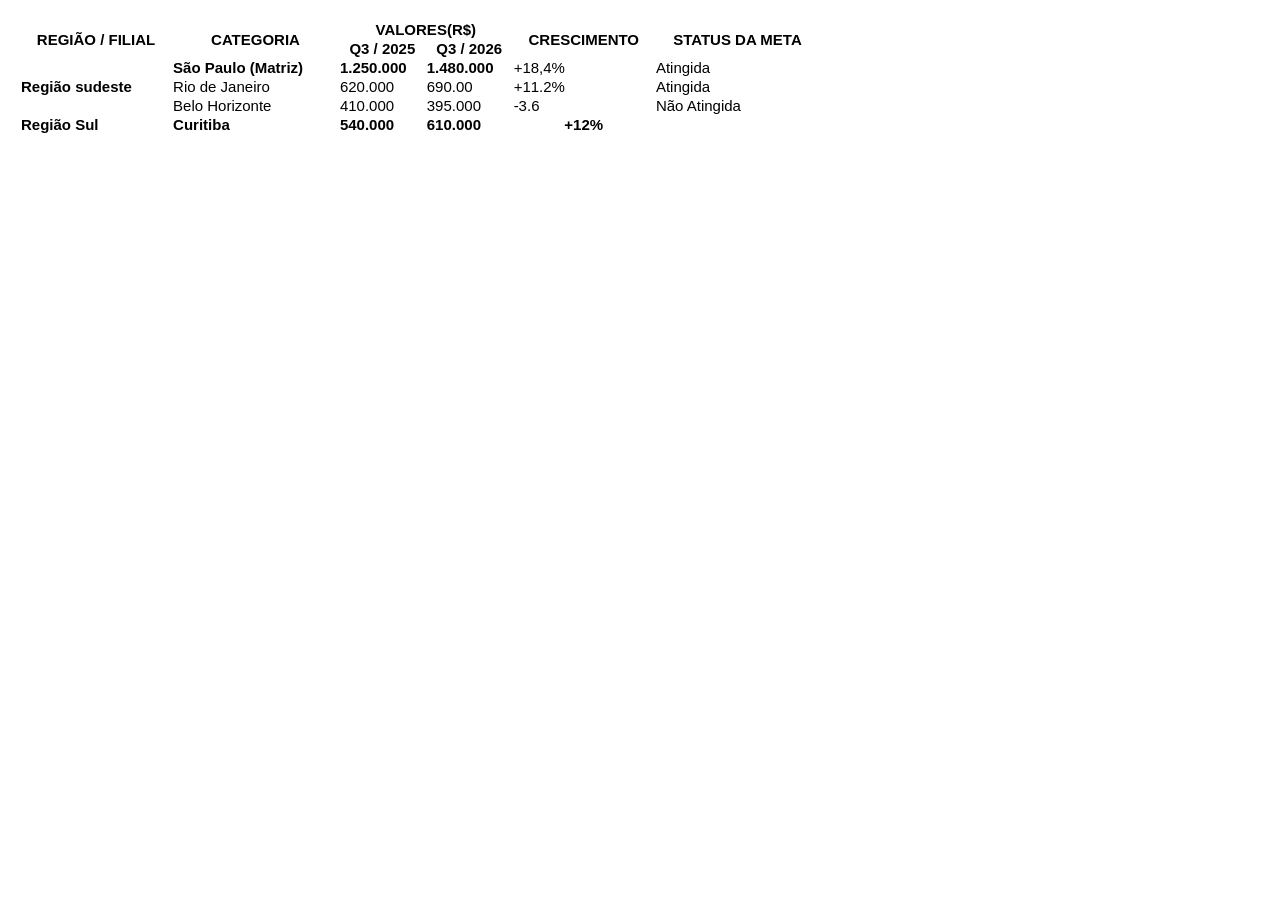
==== Atividade.html/atividades03/index.html @ bff4e7f6 "A terminar" ====
<!DOCTYPE html>
<html lang="en">
<head>
    <meta charset="UTF-8">
    <meta name="viewport" content="width=device-width, initial-scale=1.0">
   <link rel="stylesheet" href="style.css">
    <title>Document</title>
</head>
<body>
    
<table>
<thead>

<tr>
<th rowspan="2">REGIÃO / FILIAL</th>
<th rowspan="2">CATEGORIA</th>
<th colspan="2"class="linha-divisoria">VALORES(R$)</th>
<th rowspan="2">CRESCIMENTO</th>
<th rowspan="2"> STATUS DA META</th>
</tr>

<tr>
    <th>Q3 / 2025</th>
    <th>Q3 / 2026</th>
</tr>
</thead>

<tbody>
<tr>
<td rowspan="3" class="REGIÃO / FILIAL"><b>Região sudeste</b></td>
<td><b>São Paulo (Matriz)</b></td>
<td><b>1.250.000</b></td>
<td><b>1.480.000</b></td>
<td><span class="CRESCIMENTO"> +18,4%</span></td>
<td><span class="STATUS DA META">Atingida</span></td>
</tr>

<tr>
<td>Rio de Janeiro</td>
<td>620.000</td>
<td>690.00</td>
<td><span class="CRESCIMENTO">+11.2%</span></td>
<td><span class="STATUS DA META">Atingida</span></td>
</tr>

<tr>
<td>Belo Horizonte</td>
<td>410.000</td>
<td>395.000</td>
<td><span class="CRESCIMENTO">-3.6</span></td>
<td><span class="STATUS DA META">Não Atingida</span></td>
</tr>

<tr>
<td rowspan="2" class="REGIÃO / FILIAL"><b>Região Sul</b></td>
<td><b>Curitiba</b></td>
<td><b>540.000</b></td>
<td><b>610.000</b></td>
<th><span class="CRESCIMENTO">+12%</span></th>




</tr>



</tbody>




















</table>





</body>
</html>
---- Atividade.html/atividades03/style.css ----
body{
    font-family: Arial, Helvetica, sans-serif;
    margin: 20px;
}
table{
    width: 100%;
    max-width: 800px;
    border: 10px;
    border-collapse: collapse;
    font-size: 15px;
}
.linha_divisoria{
    border-bottom: 2px solid rgb(2, 6, 14) !important;
}
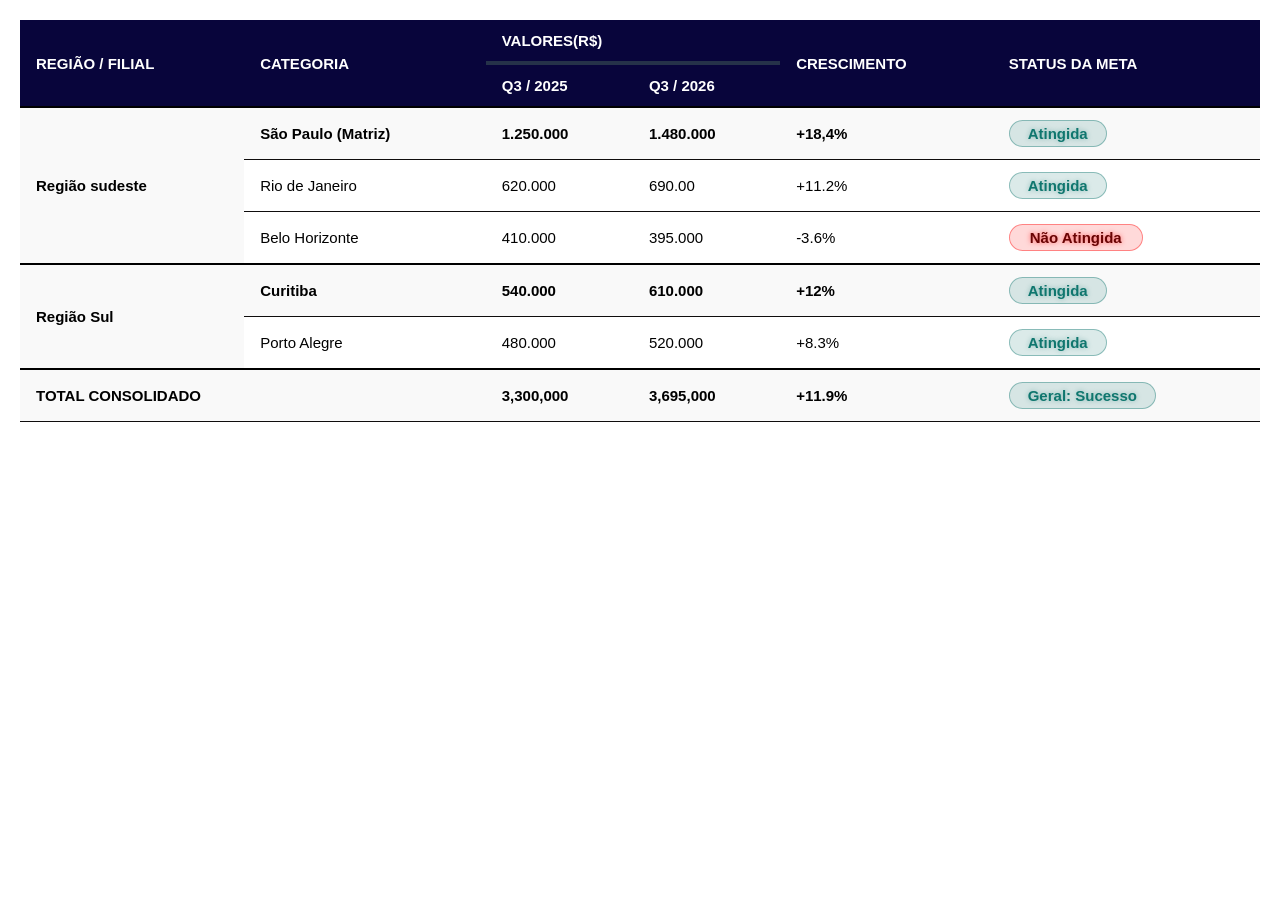
==== commit 4084ce95: "bbb" ====
--- a/Atividade.html/atividades03/index.html
+++ b/Atividade.html/atividades03/index.html
@@ -14,7 +14,7 @@
 <tr>
 <th rowspan="2">REGIÃO / FILIAL</th>
 <th rowspan="2">CATEGORIA</th>
-<th colspan="2"class="linha-divisoria">VALORES(R$)</th>
+<th colspan="2"class="linha_divisoria">VALORES(R$)</th>
 <th rowspan="2">CRESCIMENTO</th>
 <th rowspan="2"> STATUS DA META</th>
 </tr>
@@ -26,13 +26,13 @@
 </thead>
 
 <tbody>
-<tr>
+<tr style="border-top: 2px solid #000; background-color: #f9f9f9; font-weight: bold;">
 <td rowspan="3" class="REGIÃO / FILIAL"><b>Região sudeste</b></td>
 <td><b>São Paulo (Matriz)</b></td>
 <td><b>1.250.000</b></td>
 <td><b>1.480.000</b></td>
 <td><span class="CRESCIMENTO"> +18,4%</span></td>
-<td><span class="STATUS DA META">Atingida</span></td>
+<td><span class="Sucesso">Atingida</span></td>
 </tr>
 
 <tr>
@@ -40,25 +40,42 @@
 <td>620.000</td>
 <td>690.00</td>
 <td><span class="CRESCIMENTO">+11.2%</span></td>
-<td><span class="STATUS DA META">Atingida</span></td>
+<td><span class="Sucesso">Atingida</span></td>
 </tr>
 
 <tr>
 <td>Belo Horizonte</td>
 <td>410.000</td>
 <td>395.000</td>
-<td><span class="CRESCIMENTO">-3.6</span></td>
-<td><span class="STATUS DA META">Não Atingida</span></td>
+<td><span class="CRESCIMENTO">-3.6%</span></td>
+<td><span class="Alerta">Não Atingida</span></td>
 </tr>
 
-<tr>
+<tr style="border-top: 2px solid #000; background-color: #f9f9f9; font-weight: bold;">
 <td rowspan="2" class="REGIÃO / FILIAL"><b>Região Sul</b></td>
 <td><b>Curitiba</b></td>
 <td><b>540.000</b></td>
 <td><b>610.000</b></td>
-<th><span class="CRESCIMENTO">+12%</span></th>
+<td><span class="CRESCIMENTO">+12%</span></td>
+<td><span class="Sucesso">Atingida</span></td>
+</tr>
 
 
+<tr>
+<td>Porto Alegre</td>
+<td>480.000</td>
+<td>520.000</td>
+<td><span class="CRESCIMENTO">+8.3%</span></td>
+<td><span class="Sucesso">Atingida</span></td>
+</tr>
+
+<tr style="border-top: 2px solid #000; background-color: #f9f9f9; font-weight: bold;">
+<td colspan="2"><b>TOTAL CONSOLIDADO</b></td>
+<td><b>3,300,000</b></td>
+<td><b>3,695,000</b></td>
+<td><span class="CRESCIMENTO">+11.9%</span></td>
+<td><span class="Sucesso">Geral: Sucesso</span></td>
+</tr>
 
 
 </tr>
--- a/Atividade.html/atividades03/style.css
+++ b/Atividade.html/atividades03/style.css
@@ -4,11 +4,51 @@
 }
 table{
     width: 100%;
-    max-width: 800px;
-    border: 10px;
+    max-width: 1400px;
+    margin: 0 auto;
     border-collapse: collapse;
     font-size: 15px;
 }
 .linha_divisoria{
-    border-bottom: 2px solid rgb(2, 6, 14) !important;
-}+    border-bottom: 4px solid rgb(37, 50, 73) !important;
+}
+th{
+    color: white;
+    background-color: #08053b;
+    padding: 12px;
+    text-align: left;
+    font-weight: bold;
+}
+td{
+    padding: 10px 12px;
+    border-bottom: 1px solid #0f0d0d;
+}
+.crescimento{
+    font-weight: bold;
+}
+td, th{
+    white-space: nowrap;
+    padding: 12px 16px
+}
+.Sucesso{
+    color: #0f766e;
+    font-weight: bold;  
+    background-color: rgba(15, 118, 110, 0.15);
+    border: 1px solid rgba(15, 118, 110, 0.4);
+    border-radius: 20px;
+    padding: 4px 18px;
+    display: inline-block;
+    text-shadow: 0px 0px 5px rgba(15, 118, 110, 0.4);
+}
+ .Alerta{color: #690404;
+    font-weight: bold;
+    background-color: rgba(255, 0, 0, 0.15);
+    border: 1px solid rgba(255, 0, 0, 0.4);
+    border-radius: 20px;
+    padding:  4px 20px;
+    display: inline-block;
+    text-shadow: 0px 0px 5px rgba(255, 0, 0, 0.6);
+}
+ 
+ 
+    
